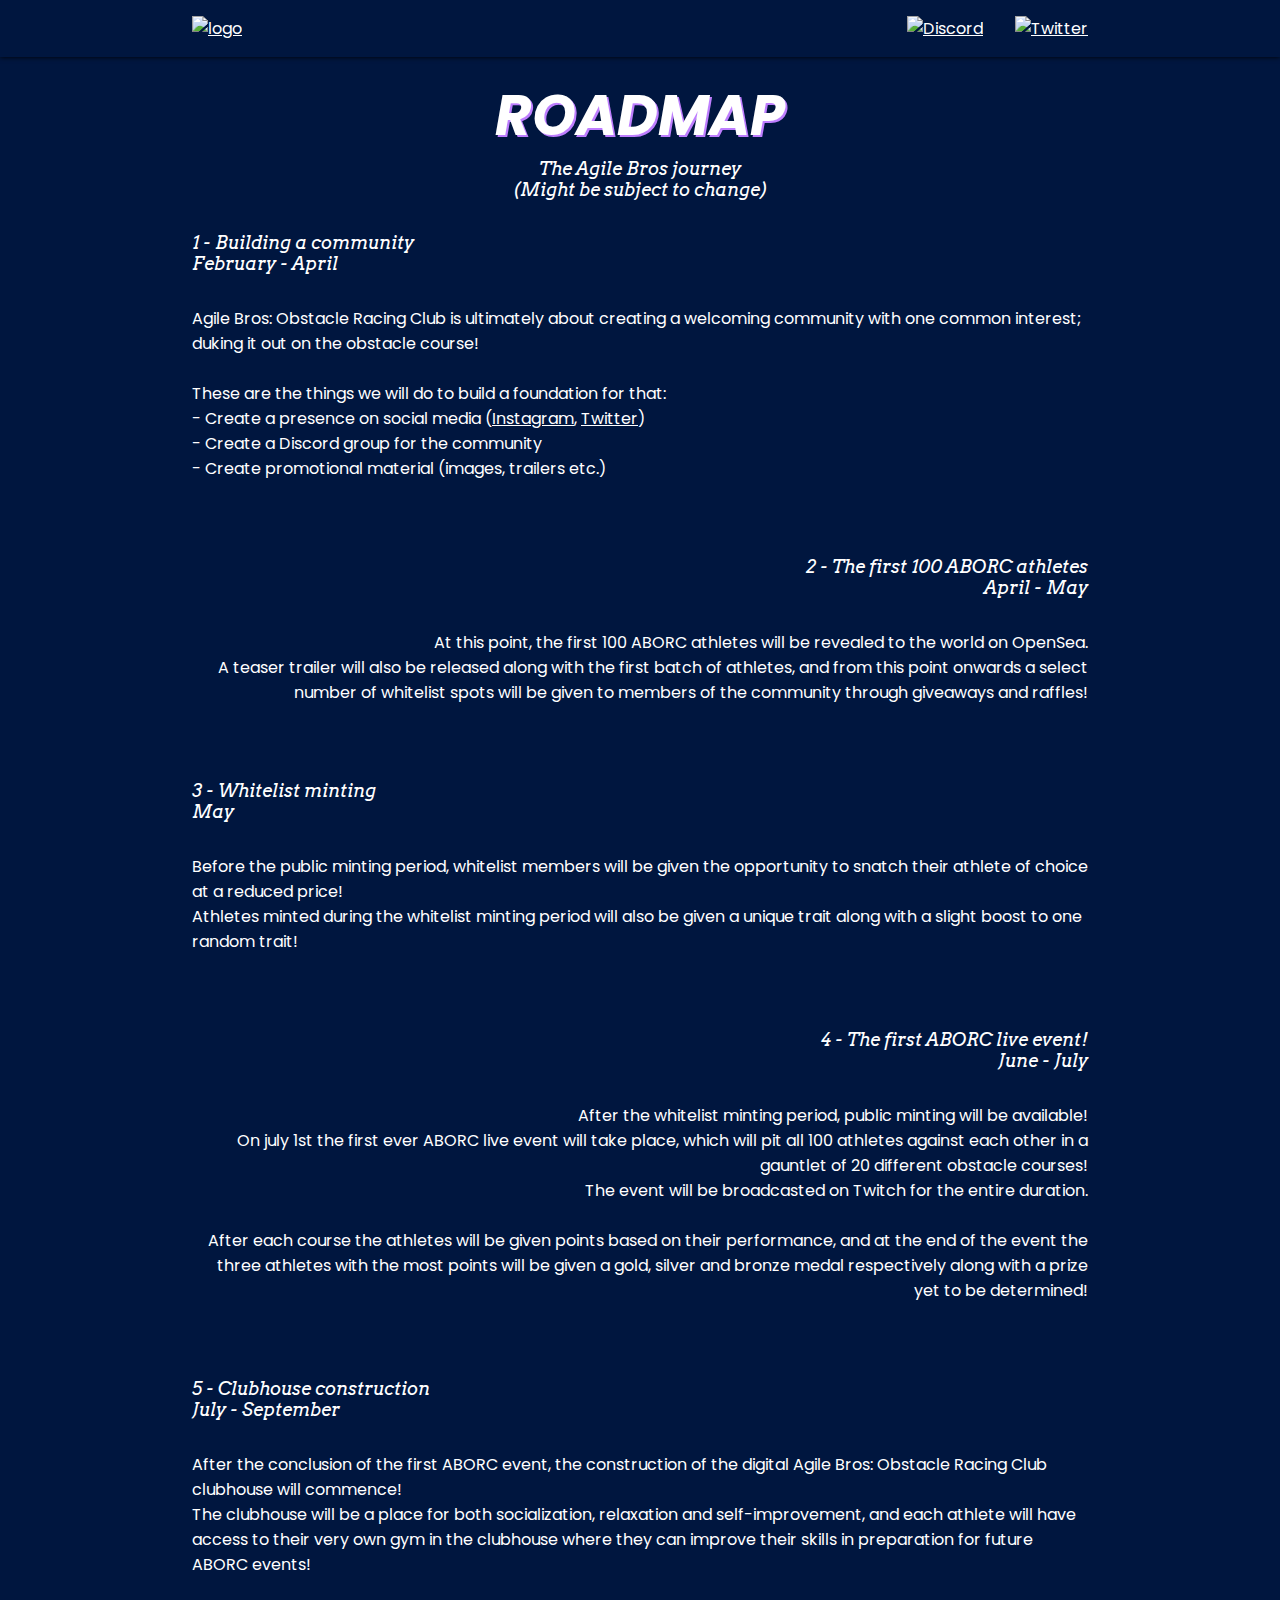
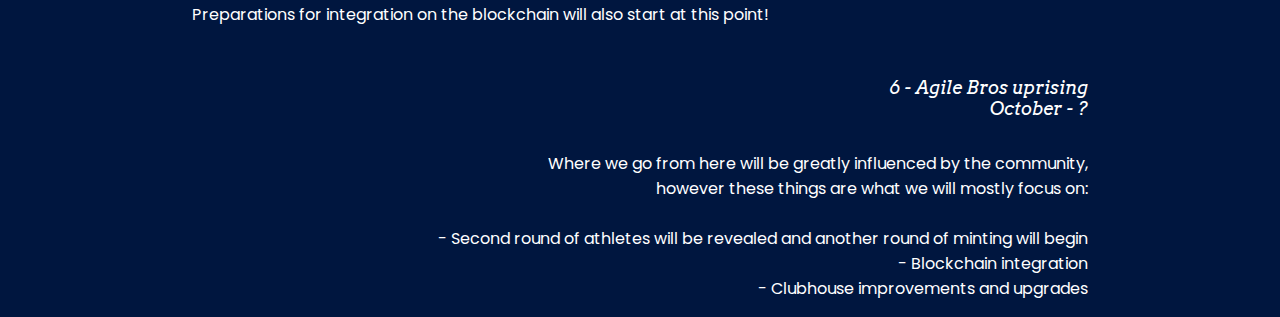
==== roadmap.html @ a0300299 "Initial commit" ====
<!DOCTYPE html>
<html lang="en">
  <head>
    <title>Agile Bros: Obstacle Racing Club - Roadmap</title>
    <meta charset="UTF-8" />
    <meta http-equiv="X-UA-Compatible" content="IE=edge" />
    <meta name="viewport" content="width=device-width, initial-scale=1.0" />

    <!-- favicon -->
    <link rel="apple-touch-icon" sizes="180x180" href="images/x-icon/apple-touch-icon.png">
    <link rel="icon" type="image/png" sizes="32x32" href="images/x-icon/favicon-32x32.png">
    <link rel="icon" type="image/png" sizes="16x16" href="images/x-icon/favicon-16x16.png">
    <link rel="manifest" href="images/x-icon/site.webmanifest">
    <link rel="stylesheet" href="css/style.css" />
  </head>
  <body>
    <header>
      <div class="container">
        <div class="logo">
          <a href="/">
            <img src="images/x-icon/favicon-32x32.png" alt="logo" />
          </a>
        </div>
        <div class="menu">
          <a
            href="https://discord.gg/QFk7Suf7mj"
            target="_blank"
            rel="noopener noreferrer"
          >
            <img src="images/header/discord.webp" alt="Discord" />
          </a>
          <a
            href="https://twitter.com/ABORC_NFT"
            target="_blank"
            rel="noopener noreferrer"
          >
            <img src="images/header/twitter.webp" alt="Twitter" />
          </a>
        </div>
      </div>
    </header>

    <section class="container">
      <div class="roadmap">
        <h1>ROADMAP</h1>
        <p>The Agile Bros journey<br>(Might be subject to change)</p>
      </div>
      <div class="roadmap-section-left">
        <p>1 - Building a community<br>February - April</p>
        Agile Bros: Obstacle Racing Club is ultimately about creating a
        welcoming community with one common interest; duking it out on the obstacle course!
        <br>
        <br>
        These are the things we will do to build a foundation for that:
        <br>
        - Create a presence on social media (<a href="https://www.instagram.com/aborc_nft/" target="_blank"
        rel="noopener noreferrer">Instagram</a>, <a href="https://twitter.com/ABORC_NFT" target="_blank"
        rel="noopener noreferrer">Twitter</a>)
        <br>
        - Create a Discord group for the community
        <br>
        - Create promotional material (images, trailers etc.)
      </div>
      <br>
      <br>
      <br>
      <div class="roadmap-section-right">
        <p>2 - The first 100 ABORC athletes<br>April - May</p>
        At this point, the first 100 ABORC athletes will be revealed to the world on OpenSea.
        <br>
        A teaser trailer will also be released along with the first batch of athletes, and from this point onwards a
        select number of whitelist spots will be given to members of the community through giveaways and raffles!
      </div>
      <br>
      <br>
      <br>
      <div class="roadmap-section-left">
        <p>3 - Whitelist minting<br>May</p>
        Before the public minting period, whitelist members will be given the opportunity to snatch their athlete of choice at a reduced price!
        <br>
        Athletes minted during the whitelist minting period will also be given a unique trait along with a slight boost to one random trait!
      </div>
      <br>
      <br>
      <br>
      <div class="roadmap-section-right">
        <p>4 - The first ABORC live event!<br>June - July</p>
        After the whitelist minting period, public minting will be available!
        <br>
        On july 1st the first ever ABORC live event will take place, which will pit all 100 athletes against each other in a gauntlet of 20 different obstacle courses!
        <br>
        The event will be broadcasted on Twitch for the entire duration.
        <br>
        <br>
        After each course the athletes will be given points based on their performance, and at the end of the event the three
        athletes with the most points will be given a gold, silver and bronze medal respectively along with a prize yet to be determined!
      </div>
      <br>
      <br>
      <br>
      <div class="roadmap-section-left">
        <p>5 - Clubhouse construction<br>July - September</p>
        After the conclusion of the first ABORC event, the construction of the digital Agile Bros: Obstacle Racing Club clubhouse will commence!
        <br>
        The clubhouse will be a place for both socialization, relaxation and self-improvement, and each athlete will have access to their very own gym in the clubhouse where
        they can improve their skills in preparation for future ABORC events!
        <br>
        <br>
        Preparations for integration on the blockchain will also start at this point!
      </div>
      <br>
      <br>
      <div class="roadmap-section-right">
        <p>6 - Agile Bros uprising<br>October - ?</p>
        Where we go from here will be greatly influenced by the community,<br>however these things are what we will mostly focus on:
        <br>
        <br>
        - Second round of athletes will be revealed and another round of minting will begin
        <br>
        - Blockchain integration
        <br>
        - Clubhouse improvements and upgrades
        <br>
      </div>
    </section>

    <script src="https://cdn.jsdelivr.net/npm/@metamask/onboarding@1.0.1/dist/metamask-onboarding.bundle.js"></script>
    <script src="js/countdown.js"></script>
    <script src="js/app.js"></script>
  </body>
</html>
---- css/style.css ----
/* FONTS */

@import url("https://fonts.googleapis.com/css2?family=Arvo:ital,wght@0,400;0,700;1,400;1,700&family=Poppins:ital,wght@0,100;0,200;0,300;0,400;0,500;0,600;0,700;0,800;0,900;1,100;1,200;1,300;1,400;1,500;1,600;1,700;1,800;1,900&family=Roboto:ital,wght@0,100;0,300;0,400;0,500;0,700;0,900;1,100;1,300;1,400;1,500;1,700;1,900&display=swap");

/* GLOBAL STYLES */

:root {
  --font-primary: 'Poppins', sans-serif;
  --font-secondary: 'Arvo', serif;
  --font-code: 'Roboto', monospace;
  --bg-color: #00163f;
  --font-color: #ffffff;
  --btn-bg-color: #ffffff;
  --accent-color: #be7efe;
  --header-shadow: #000 0px 0px 5px;
}

* {
  padding: 0;
  margin: 0;
  box-sizing: border-box;
}



body {
  background-color: var(--bg-color);
  display: flex;
  flex-flow: column;
  height: 100vh;
  color: var(--font-color);
  font-family: var(--font-primary);
}

a {
  flex-flow: column;
  color: var(--font-color);
  font-family: var(--font-primary);
}

.container {
  display: flex;
  flex-direction: column;
  max-width: 960px;
  margin: 0 auto;
  padding: 1rem 2rem;
}

/* HEADER */

header {
  box-shadow: var(--header-shadow);
}

header .container {
  flex-direction: row;
  justify-content: space-between;
  align-items: center;
}

.menu {
  display: flex;
  gap: 2rem;
  align-items: center;
}

/* BUTTONS */

.btn {
  display: inline-block;
  padding: 1rem 2rem;
  background: var(--btn-bg-color);
  color: var(--accent-color);
  font-family: var(--font-secondary);
  font-style: italic;
  font-weight: bold;
  font-size: 1rem;
  text-transform: capitalize;
  transition: all 0.3s ease;
  box-shadow: 4px 4px 0 0 var(--accent-color);
  cursor: pointer;
  position: relative;
  text-decoration: none;
  outline: none;
}
.btn:hover {
  box-shadow: none;
}

.wallet-btn {
  border-radius: 5rem;
  margin-left: 2rem;
  border-color: transparent;
}

.hero-btn {
  border-radius: 4px;
  font-size: 1.2rem;
  padding: 1.5rem 3rem;
}

/* COUNTDOWN SECTION */

section {
  flex: 1 1 auto;
}

.roadmap {
  display: flex;
  flex-direction: column;
  justify-content: center;
  align-items: center;
  height: 100%;
}

.roadmap h1 {
  text-shadow: 2px 2px 0 var(--accent-color);
  font-style: italic;
  font-size: 3.5rem;
  text-align: center;
}

.roadmap p {
  font-size: 1.1rem;
  font-style: italic;
  font-family: var(--font-secondary);
  margin-bottom: 2rem;
  text-align: center;
}

.roadmap-section-left {
  display: inline;
  flex-direction: column;
  justify-content: top;
  align-items: left;
  height: 100%;
}

.roadmap-section-right {
  display: inline;
  flex-direction: column;
  justify-content: top;
  align-items: right;
  height: 100%;
  text-align: right;
}

.roadmap-section-right p {
  font-size: 1.1rem;
  font-style: italic;
  font-family: var(--font-secondary);
  margin-bottom: 2rem;
  text-align: right;
}

.roadmap-section-left p {
  font-size: 1.1rem;
  font-style: italic;
  font-family: var(--font-secondary);
  margin-bottom: 2rem;
  text-align: left;
}

.countdown {
  display: flex;
  flex-direction: column;
  justify-content: center;
  align-items: center;
  height: 100%;
}

.countdown ul {
  display: flex;
  gap: 2rem
}
.countdown .clock-item {
  list-style: none;
  width: 70px;
  height: auto;
}
.countdown .clock-item .count-number {
  background: var(--accent-color);
  color: var(--font-color);
  font-size: 2rem;
  font-weight: 700;
  font-family: var(--font-secondary);
  padding: 1rem;
  display: inline-block;
  width: 100%;
  text-align: center;
  line-height: 1;
  border-radius: 4px 4px 0 0;
}
.countdown .clock-item .count-text {
  background: var(--btn-bg-color);
  font-family: var(--font-secondary);
  font-size: 1.1rem;
  color: var(--bg-color);
  padding: 0.5rem 0.7rem;
  display: inline-block;
  width: 100%;
  text-align: center;
  line-height: 1;
  border-radius: 0 0 4px 4px;
}

.countdown h1 {
  text-shadow: 2px 2px 0 var(--accent-color);
  font-style: italic;
  margin: 2rem 0;
  font-size: 3.5rem;
  text-align: center;
}

.countdown p {
  font-size: 1.1rem;
  font-family: var(--font-secondary);
  margin-bottom: 2rem;
  text-align: center;
}

/* OWNER STYLES */

.owner-status {
  font-size: 2rem;
  text-align: center;
}

/* MEDIA QUERIES */

@media screen and (max-width: 768px) {
  .menu {
    gap: 1rem;
  }
  .wallet-btn {
    margin-left: 0;
    padding: 1rem;
    max-width: 8rem;
  }
  .countdown h1 {
    font-size: 2rem;
  }
  .countdown p {
    font-size: 1rem;
  }
}
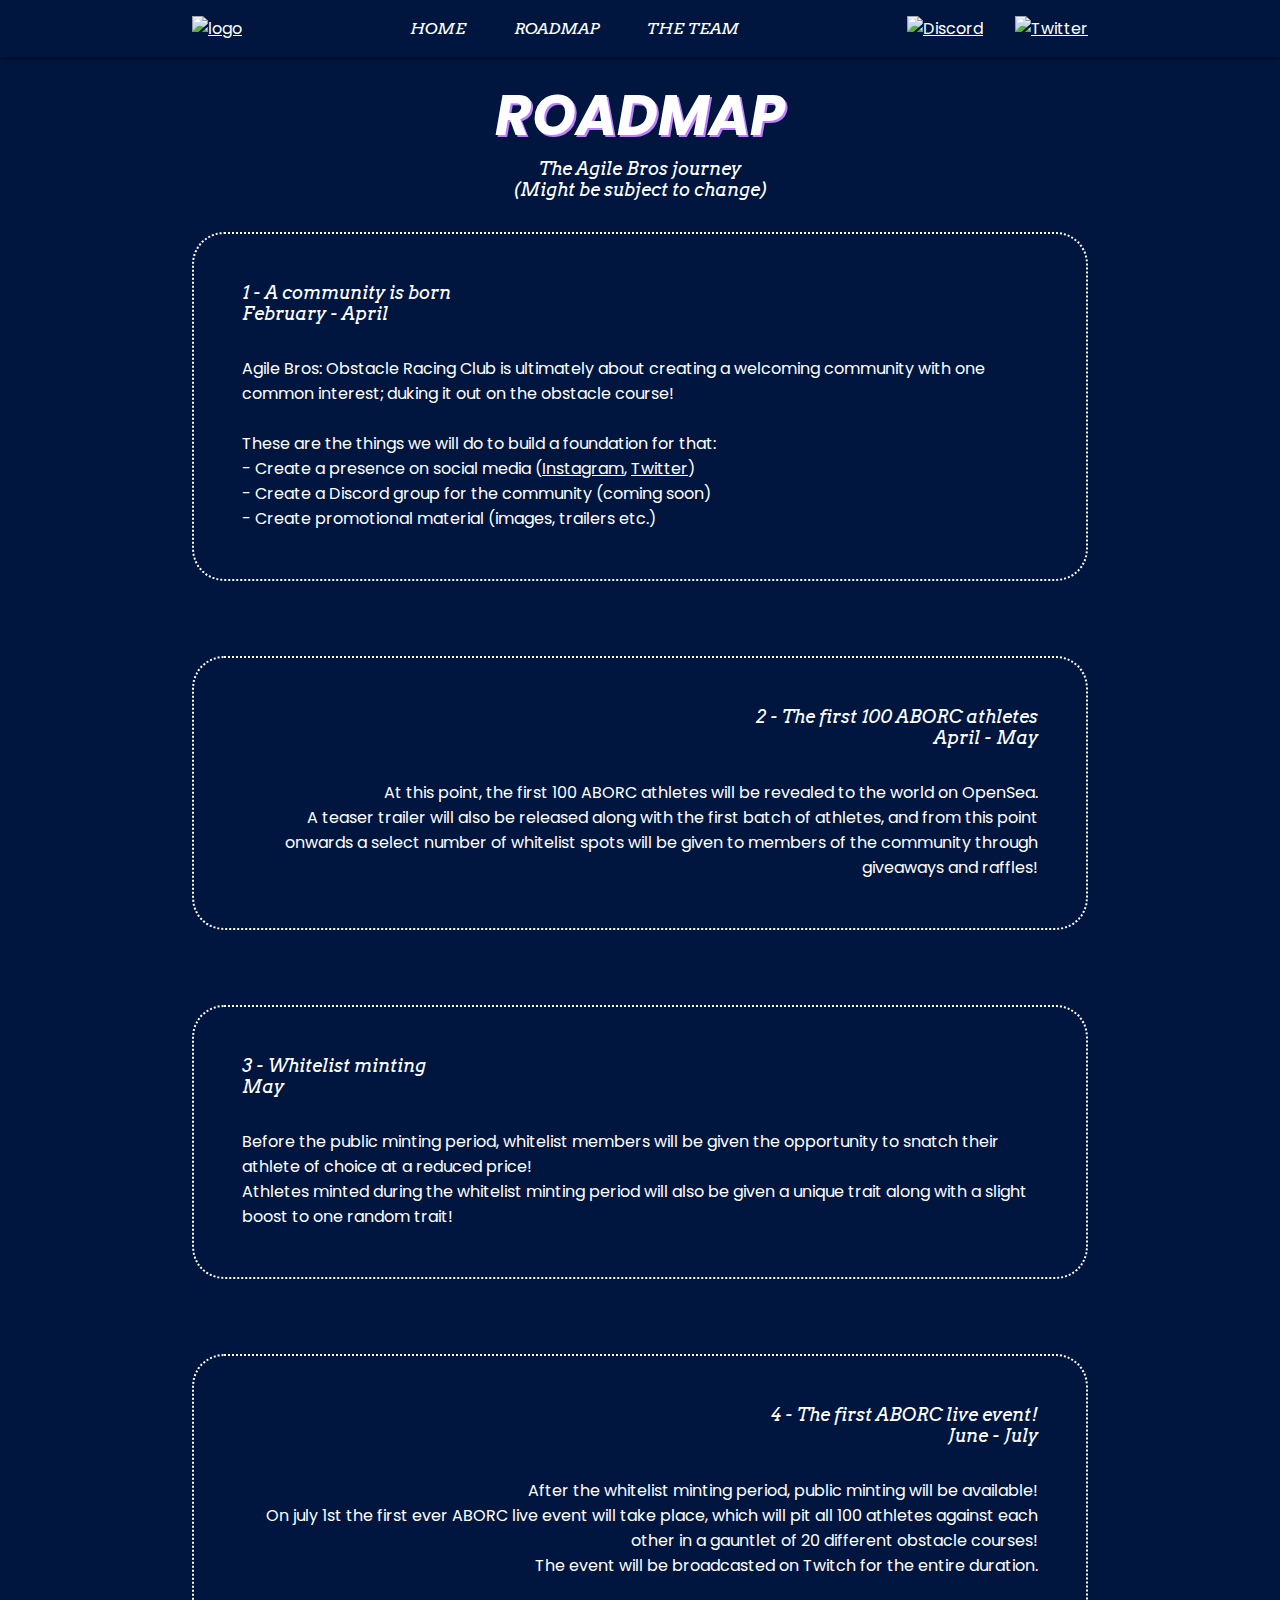
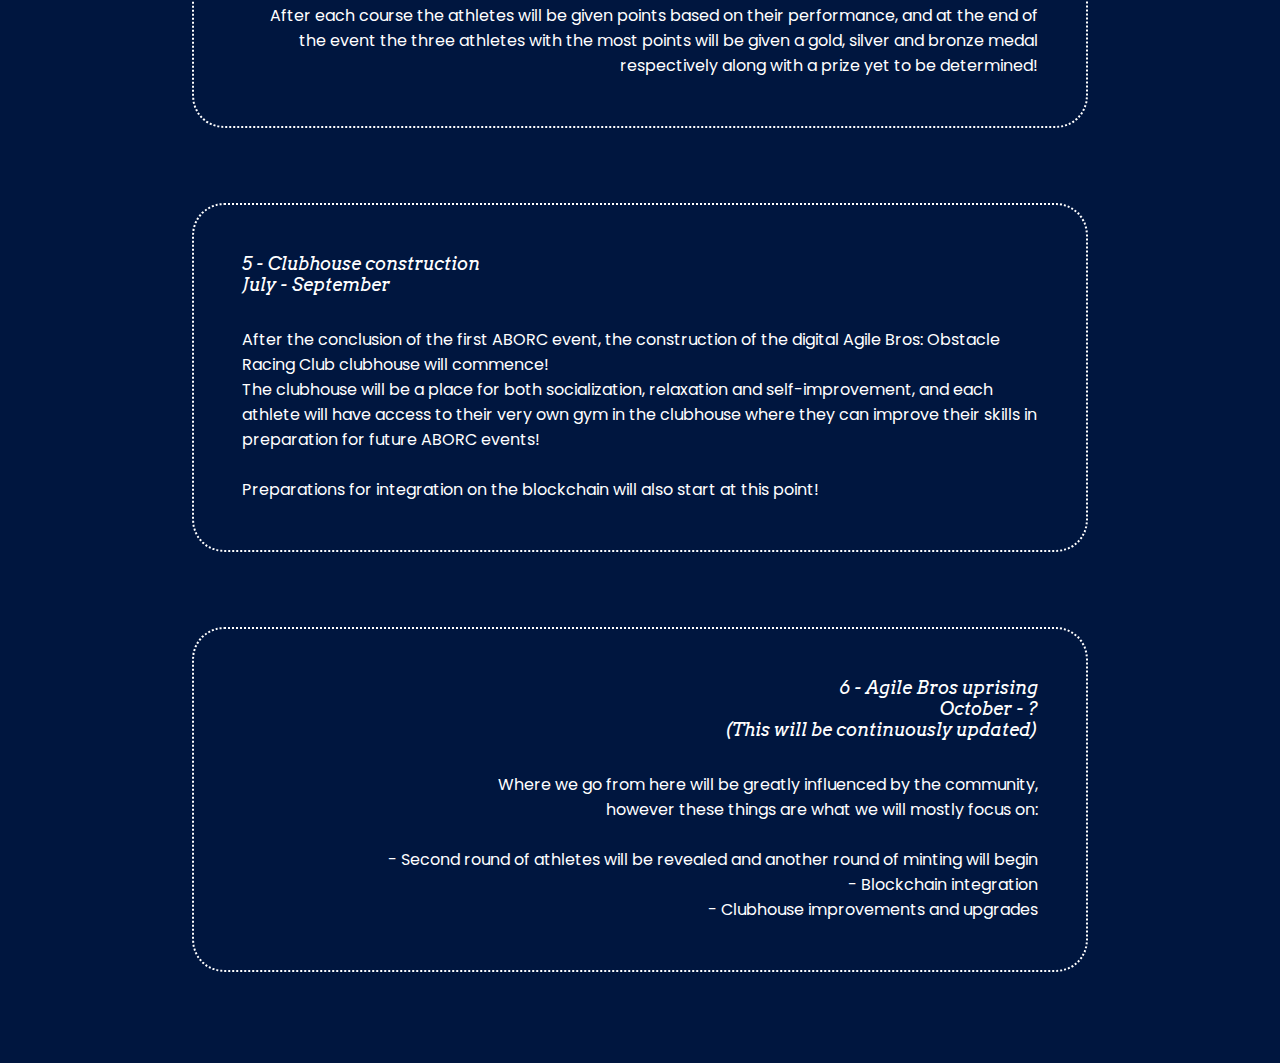
==== commit 07c508a8: "Adjustments" ====
--- a/roadmap.html
+++ b/roadmap.html
@@ -20,6 +20,11 @@
           <a href="/">
             <img src="images/x-icon/favicon-32x32.png" alt="logo" />
           </a>
+        </div>
+        <div class="navigation">
+          <a href="/index.html" class="navigation">HOME</a>
+          <a href="/roadmap.html" class="navigation">ROADMAP</a>
+          <a href="/" class="navigation">THE TEAM</a>
         </div>
         <div class="menu">
           <a
@@ -46,7 +51,7 @@
         <p>The Agile Bros journey<br>(Might be subject to change)</p>
       </div>
       <div class="roadmap-section-left">
-        <p>1 - Building a community<br>February - April</p>
+        <p>1 - A community is born<br>February - April</p>
         Agile Bros: Obstacle Racing Club is ultimately about creating a
         welcoming community with one common interest; duking it out on the obstacle course!
         <br>
@@ -57,7 +62,7 @@
         rel="noopener noreferrer">Instagram</a>, <a href="https://twitter.com/ABORC_NFT" target="_blank"
         rel="noopener noreferrer">Twitter</a>)
         <br>
-        - Create a Discord group for the community
+        - Create a Discord group for the community (coming soon)
         <br>
         - Create promotional material (images, trailers etc.)
       </div>
@@ -110,8 +115,9 @@
       </div>
       <br>
       <br>
+      <br>
       <div class="roadmap-section-right">
-        <p>6 - Agile Bros uprising<br>October - ?</p>
+        <p>6 - Agile Bros uprising<br>October - ?<br>(This will be continuously updated)</p>
         Where we go from here will be greatly influenced by the community,<br>however these things are what we will mostly focus on:
         <br>
         <br>
@@ -122,7 +128,11 @@
         - Clubhouse improvements and upgrades
         <br>
       </div>
+      <br>
+      <br>
+      <br>
     </section>
+    
 
     <script src="https://cdn.jsdelivr.net/npm/@metamask/onboarding@1.0.1/dist/metamask-onboarding.bundle.js"></script>
     <script src="js/countdown.js"></script>
--- a/css/style.css
+++ b/css/style.css
@@ -64,6 +64,21 @@
   align-items: center;
 }
 
+.navigation {
+  display: flex;
+  margin-right: 1.5rem;
+  margin-left: 1.5rem;
+  align-items: center;
+}
+
+a.navigation {
+  flex-flow: column;
+  color: var(--font-color);
+  font-family: var(--font-secondary);
+  text-decoration: none;
+  font-style: italic;
+}
+
 /* BUTTONS */
 
 .btn {
@@ -134,6 +149,9 @@
   justify-content: top;
   align-items: left;
   height: 100%;
+  border: 2px dotted white;
+  border-radius: 2rem;
+  padding: 3rem;
 }
 
 .roadmap-section-right {
@@ -143,6 +161,9 @@
   align-items: right;
   height: 100%;
   text-align: right;
+  border: 2px dotted white;
+  border-radius: 2rem;
+  padding: 3rem;
 }
 
 .roadmap-section-right p {
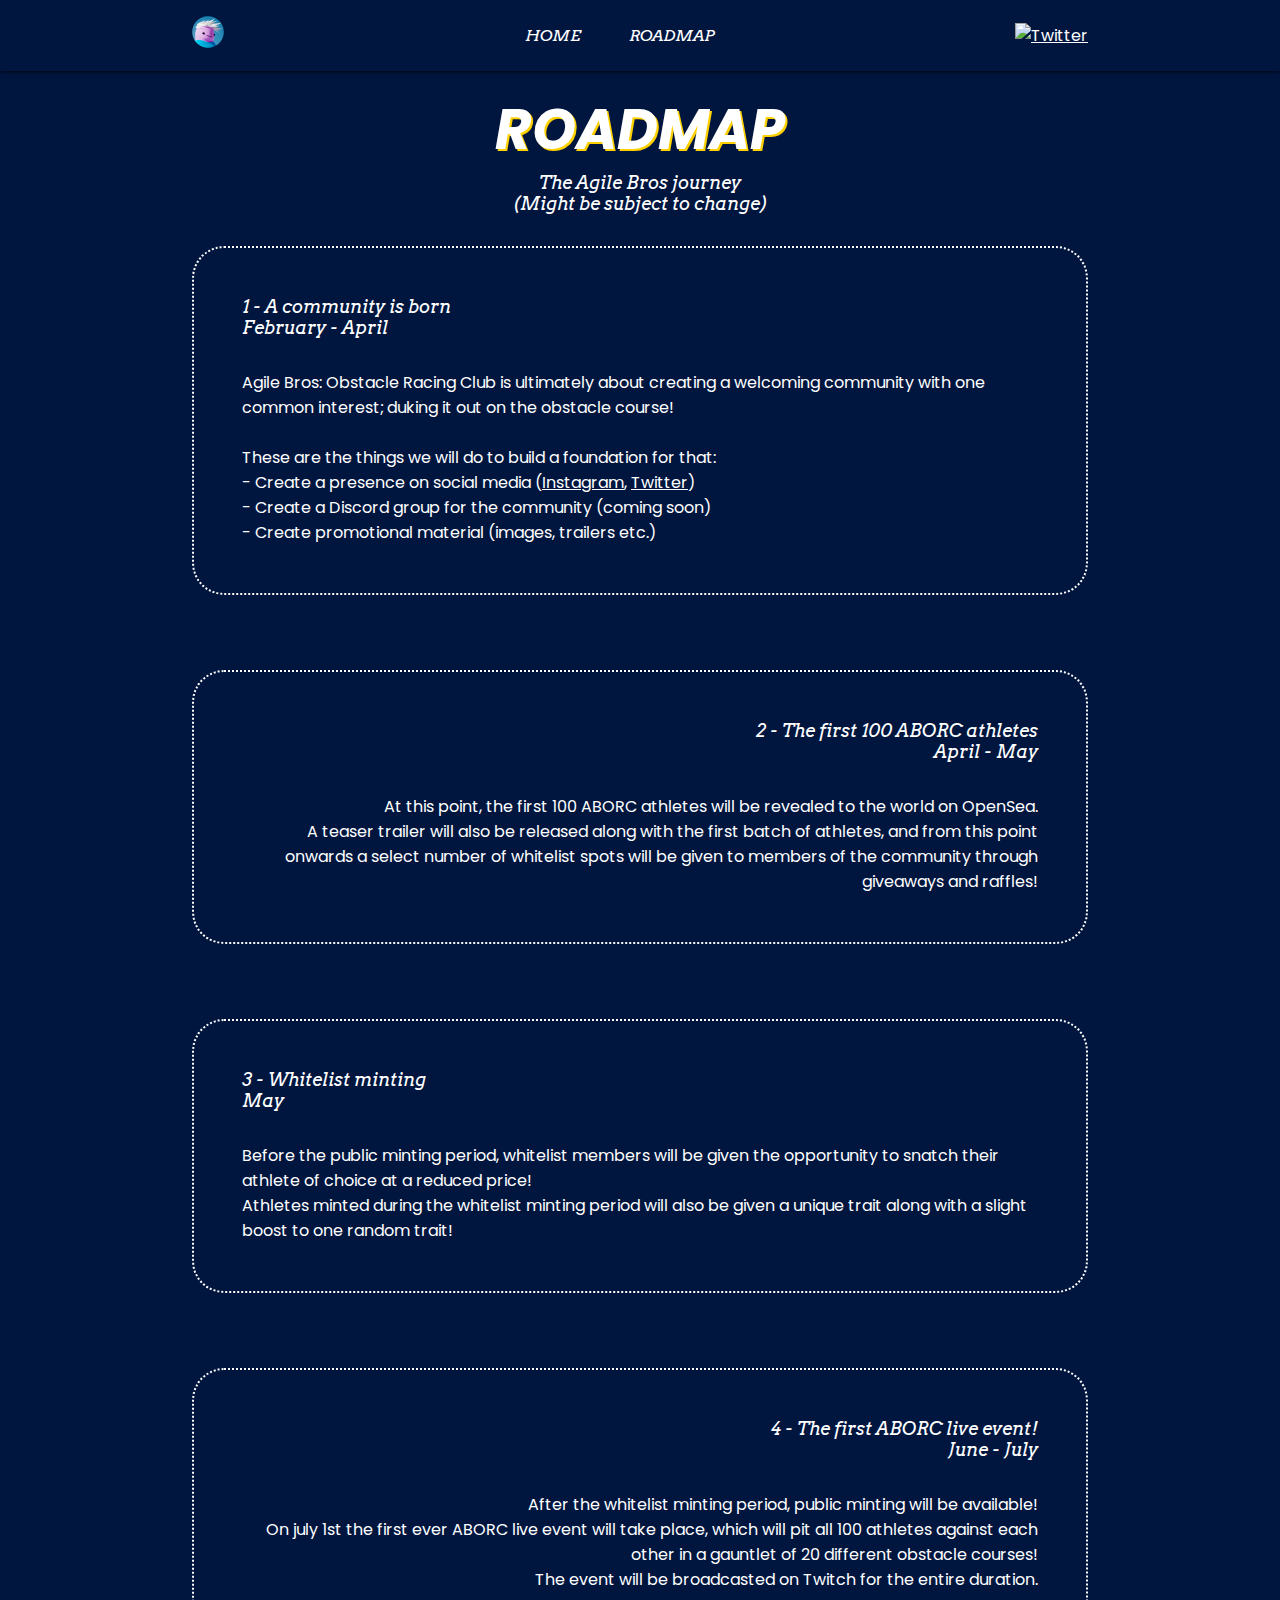
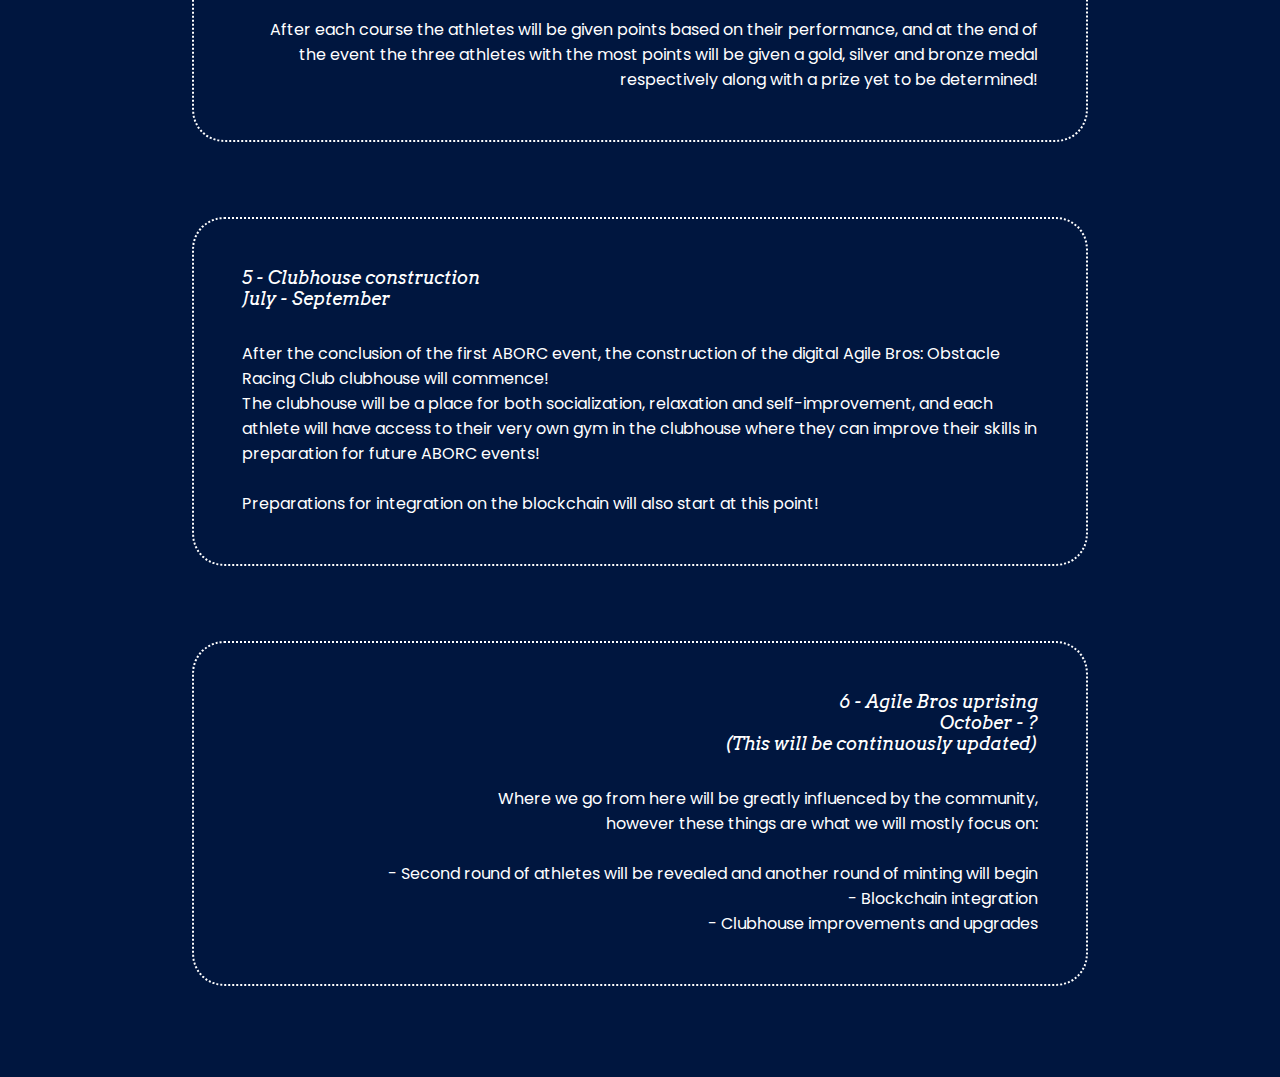
==== commit f1dc667a: "Updated page" ====
--- a/roadmap.html
+++ b/roadmap.html
@@ -24,16 +24,8 @@
         <div class="navigation">
           <a href="/index.html" class="navigation">HOME</a>
           <a href="/roadmap.html" class="navigation">ROADMAP</a>
-          <a href="/" class="navigation">THE TEAM</a>
         </div>
         <div class="menu">
-          <a
-            href="https://discord.gg/QFk7Suf7mj"
-            target="_blank"
-            rel="noopener noreferrer"
-          >
-            <img src="images/header/discord.webp" alt="Discord" />
-          </a>
           <a
             href="https://twitter.com/ABORC_NFT"
             target="_blank"
--- a/css/style.css
+++ b/css/style.css
@@ -11,7 +11,7 @@
   --bg-color: #00163f;
   --font-color: #ffffff;
   --btn-bg-color: #ffffff;
-  --accent-color: #be7efe;
+  --accent-color: #ffd000;
   --header-shadow: #000 0px 0px 5px;
 }
 
@@ -118,6 +118,50 @@
 
 section {
   flex: 1 1 auto;
+}
+
+.team {
+  display: flex;
+  flex-direction: column;
+  justify-content: center;
+  align-items: center;
+  height: 100%;
+}
+
+.team h1 {
+  font-size: 2rem;
+  font-family: var(--font-secondary);
+  text-align: center;
+}
+
+.team p {
+  font-size: 1.2rem;
+  font-family: var(--font-secondary);
+  margin-bottom: 2rem;
+  text-align: center;
+}
+
+.team-header {
+  display: flex;
+  flex-direction: column;
+  justify-content: center;
+  align-items: center;
+  margin-top: 5rem;
+}
+
+.team-header h1 {
+  text-shadow: 2px 2px 0 var(--accent-color);
+  font-style: italic;
+  font-size: 3.5rem;
+  text-align: center;
+}
+
+.team-header p {
+  font-size: 1.1rem;
+  font-style: italic;
+  font-family: var(--font-secondary);
+  margin-bottom: 2rem;
+  text-align: center;
 }
 
 .roadmap {
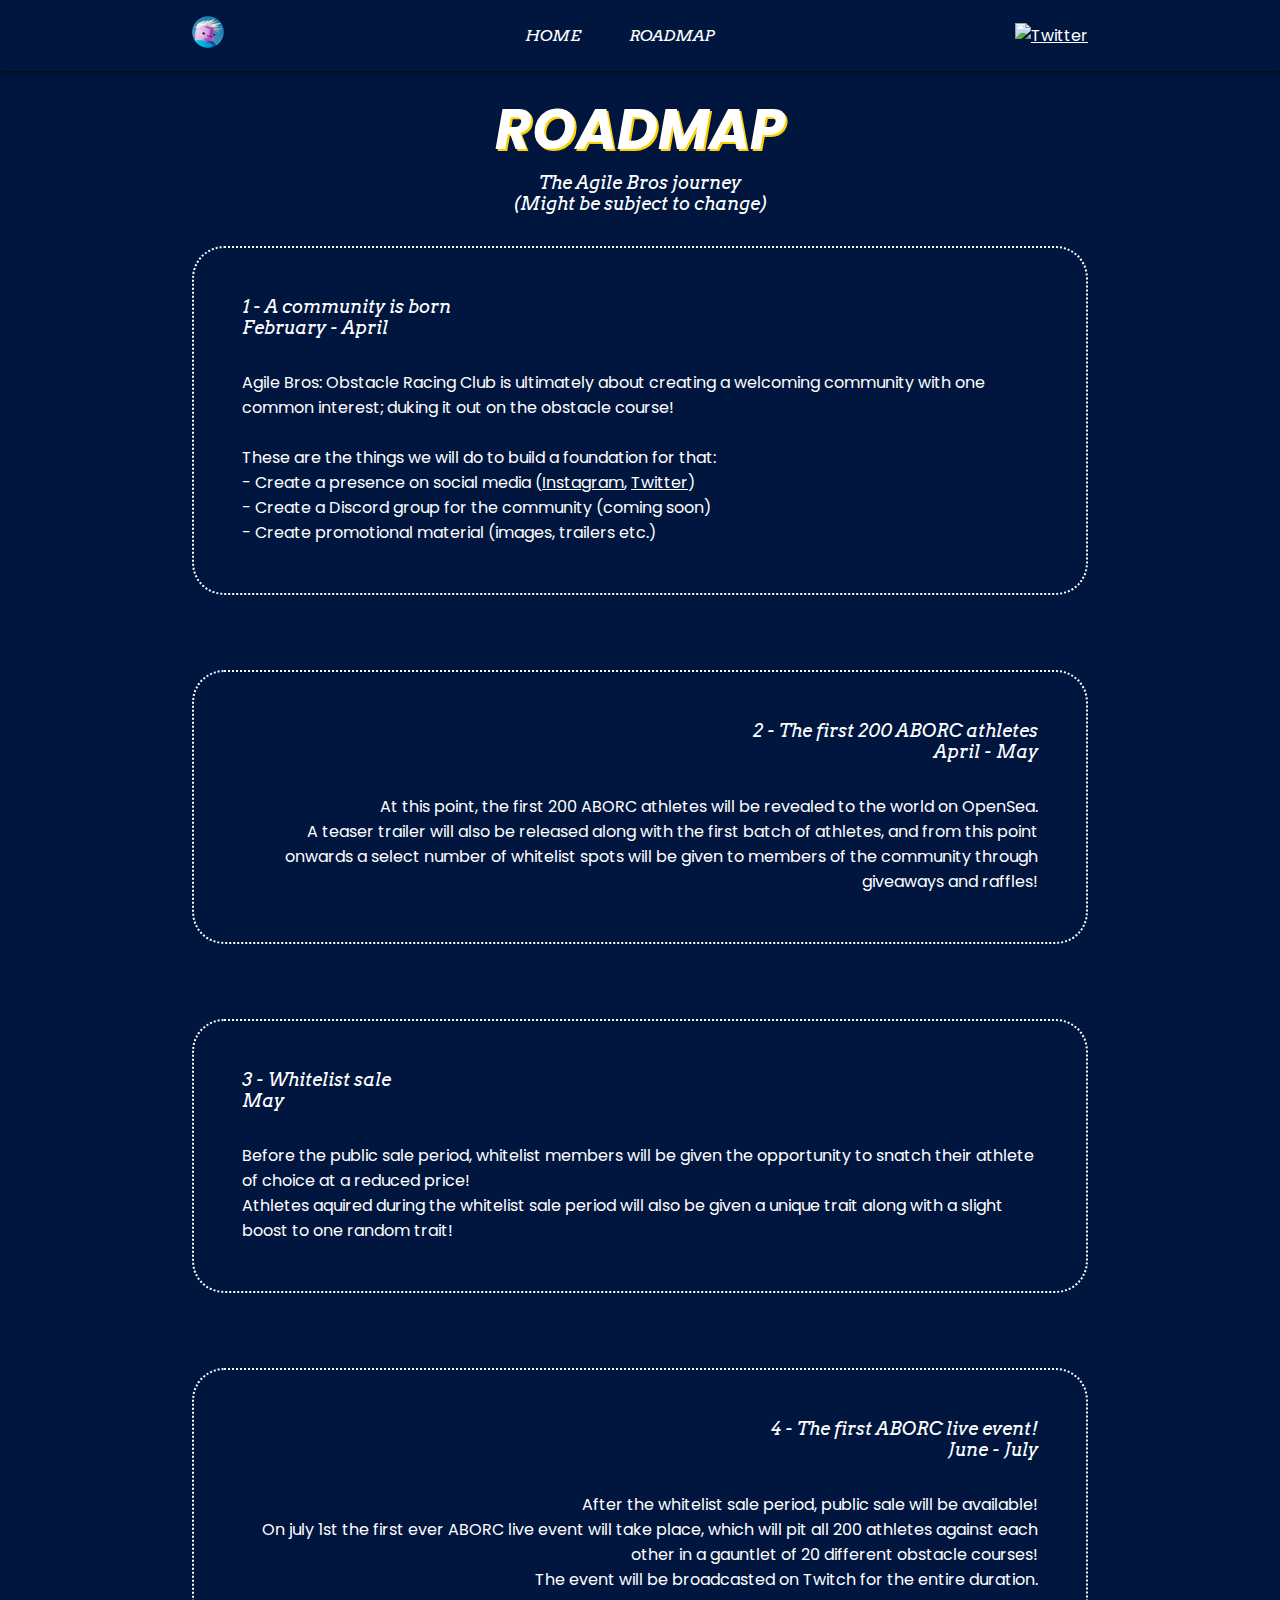
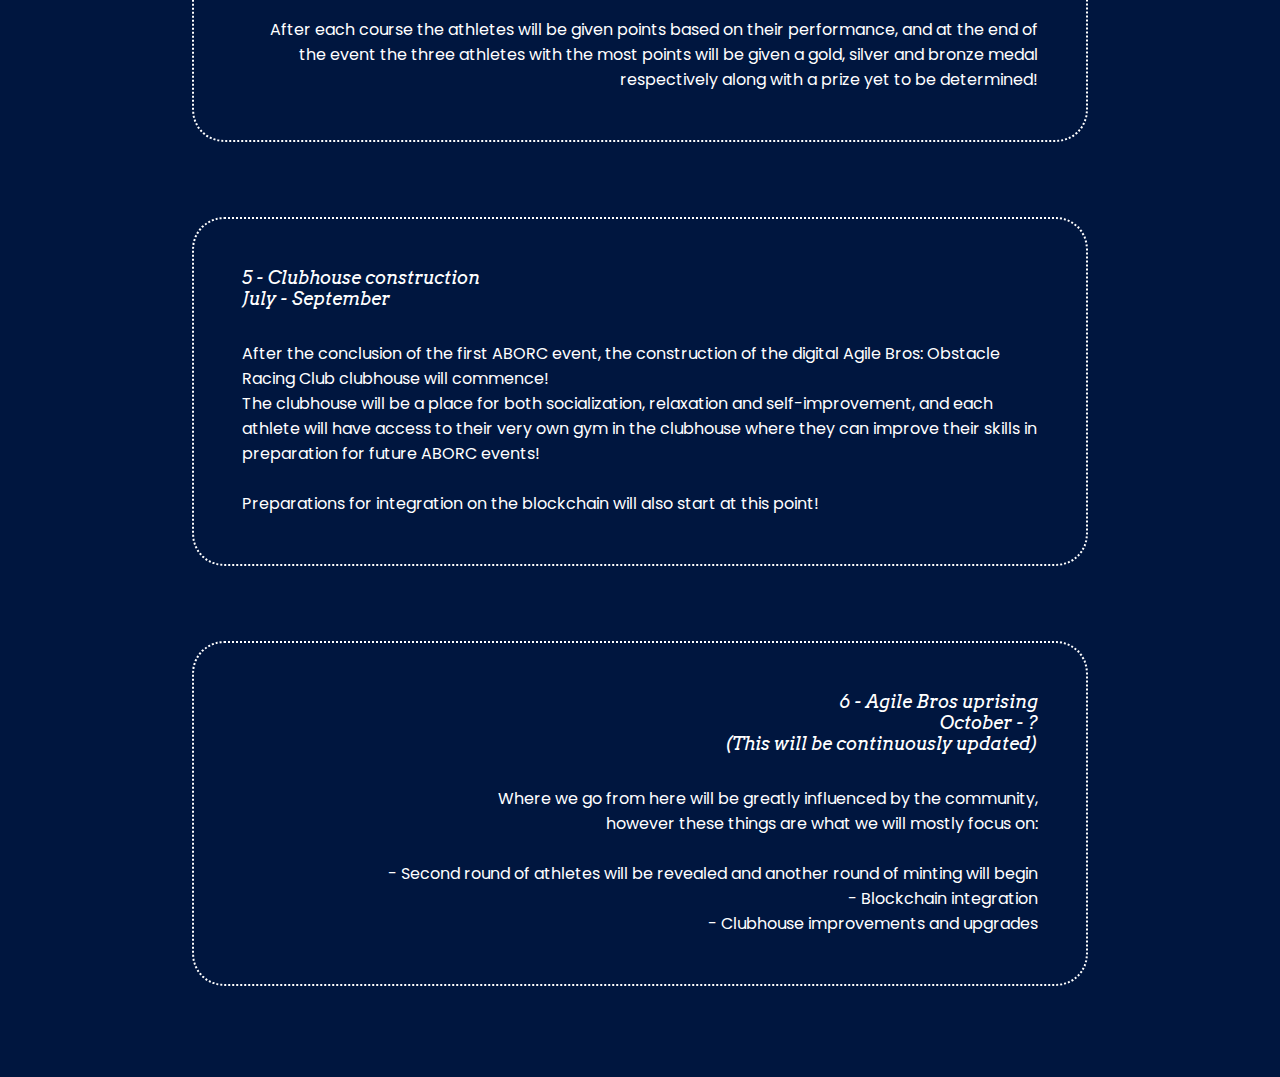
==== commit d8f5bf6c: "Update roadmap" ====
--- a/roadmap.html
+++ b/roadmap.html
@@ -62,8 +62,8 @@
       <br>
       <br>
       <div class="roadmap-section-right">
-        <p>2 - The first 100 ABORC athletes<br>April - May</p>
-        At this point, the first 100 ABORC athletes will be revealed to the world on OpenSea.
+        <p>2 - The first 200 ABORC athletes<br>April - May</p>
+        At this point, the first 200 ABORC athletes will be revealed to the world on OpenSea.
         <br>
         A teaser trailer will also be released along with the first batch of athletes, and from this point onwards a
         select number of whitelist spots will be given to members of the community through giveaways and raffles!
@@ -72,19 +72,19 @@
       <br>
       <br>
       <div class="roadmap-section-left">
-        <p>3 - Whitelist minting<br>May</p>
-        Before the public minting period, whitelist members will be given the opportunity to snatch their athlete of choice at a reduced price!
+        <p>3 - Whitelist sale<br>May</p>
+        Before the public sale period, whitelist members will be given the opportunity to snatch their athlete of choice at a reduced price!
         <br>
-        Athletes minted during the whitelist minting period will also be given a unique trait along with a slight boost to one random trait!
+        Athletes aquired during the whitelist sale period will also be given a unique trait along with a slight boost to one random trait!
       </div>
       <br>
       <br>
       <br>
       <div class="roadmap-section-right">
         <p>4 - The first ABORC live event!<br>June - July</p>
-        After the whitelist minting period, public minting will be available!
+        After the whitelist sale period, public sale will be available!
         <br>
-        On july 1st the first ever ABORC live event will take place, which will pit all 100 athletes against each other in a gauntlet of 20 different obstacle courses!
+        On july 1st the first ever ABORC live event will take place, which will pit all 200 athletes against each other in a gauntlet of 20 different obstacle courses!
         <br>
         The event will be broadcasted on Twitch for the entire duration.
         <br>
